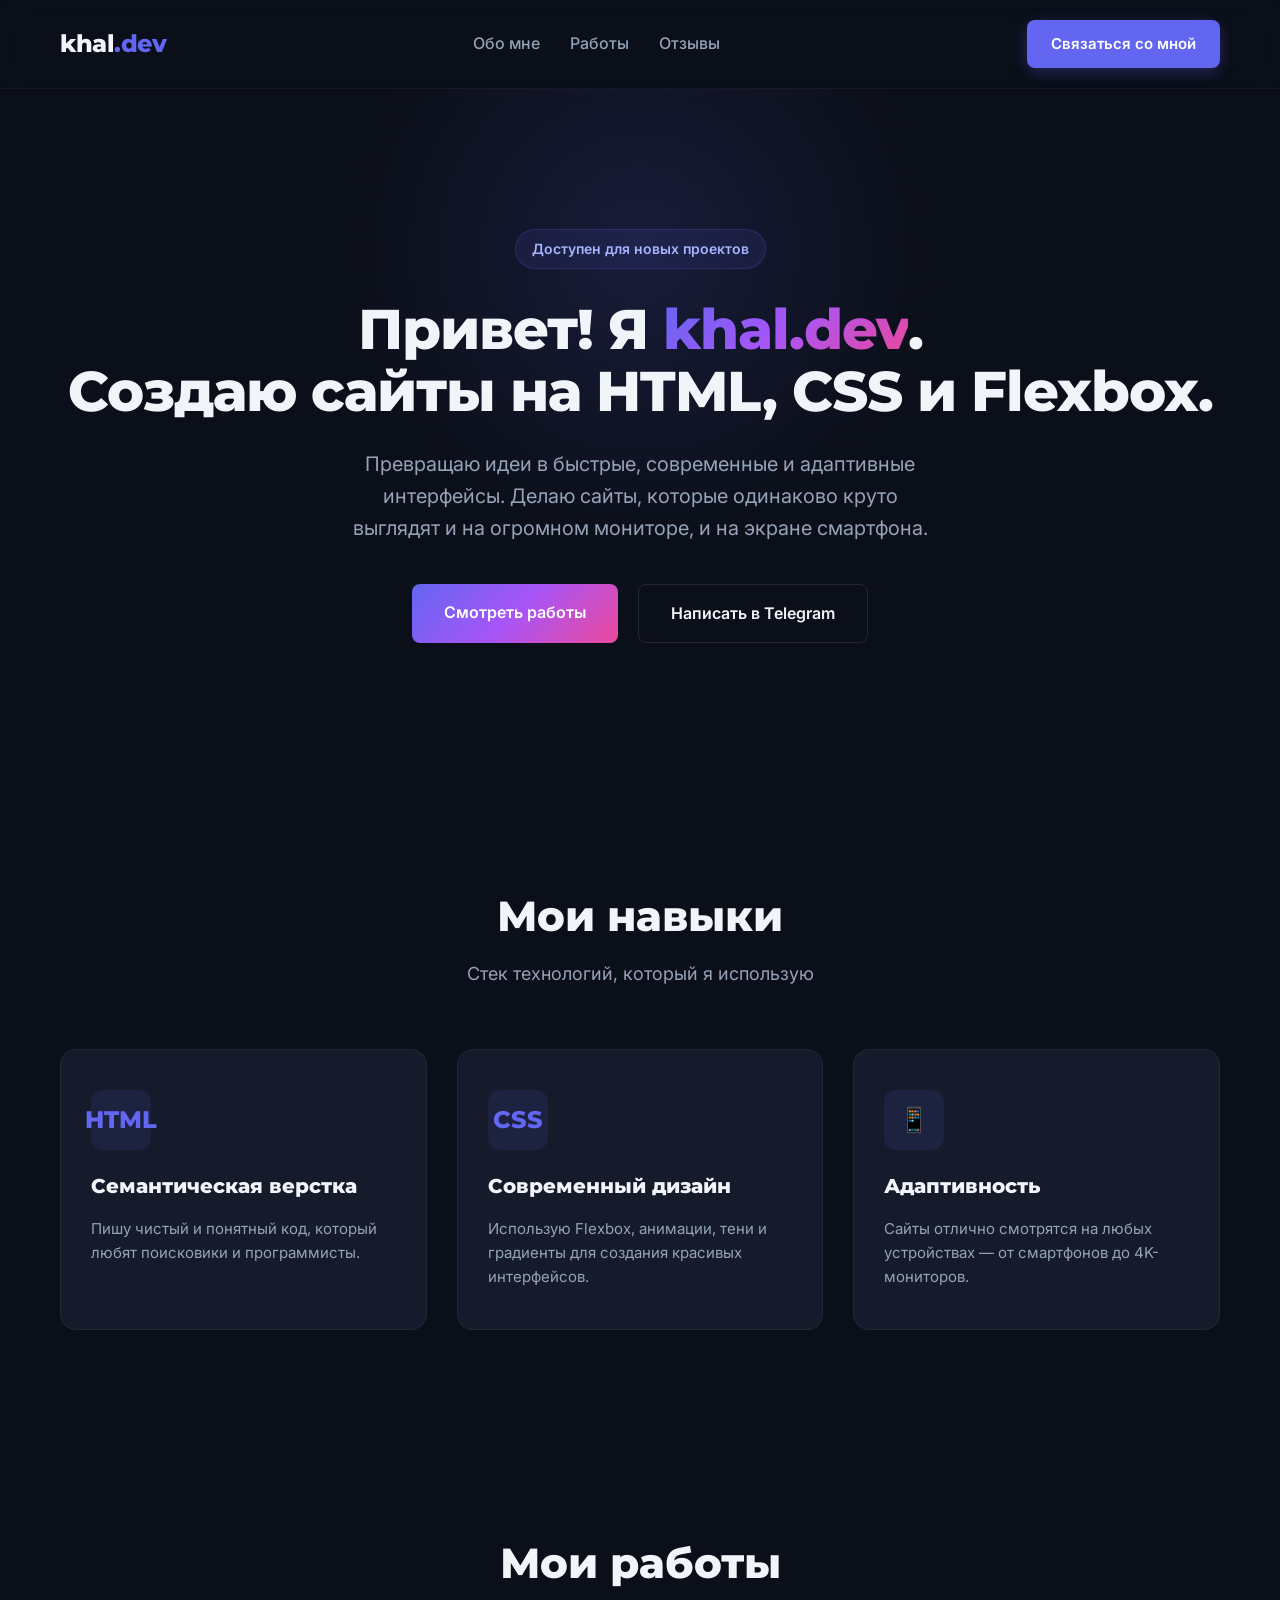
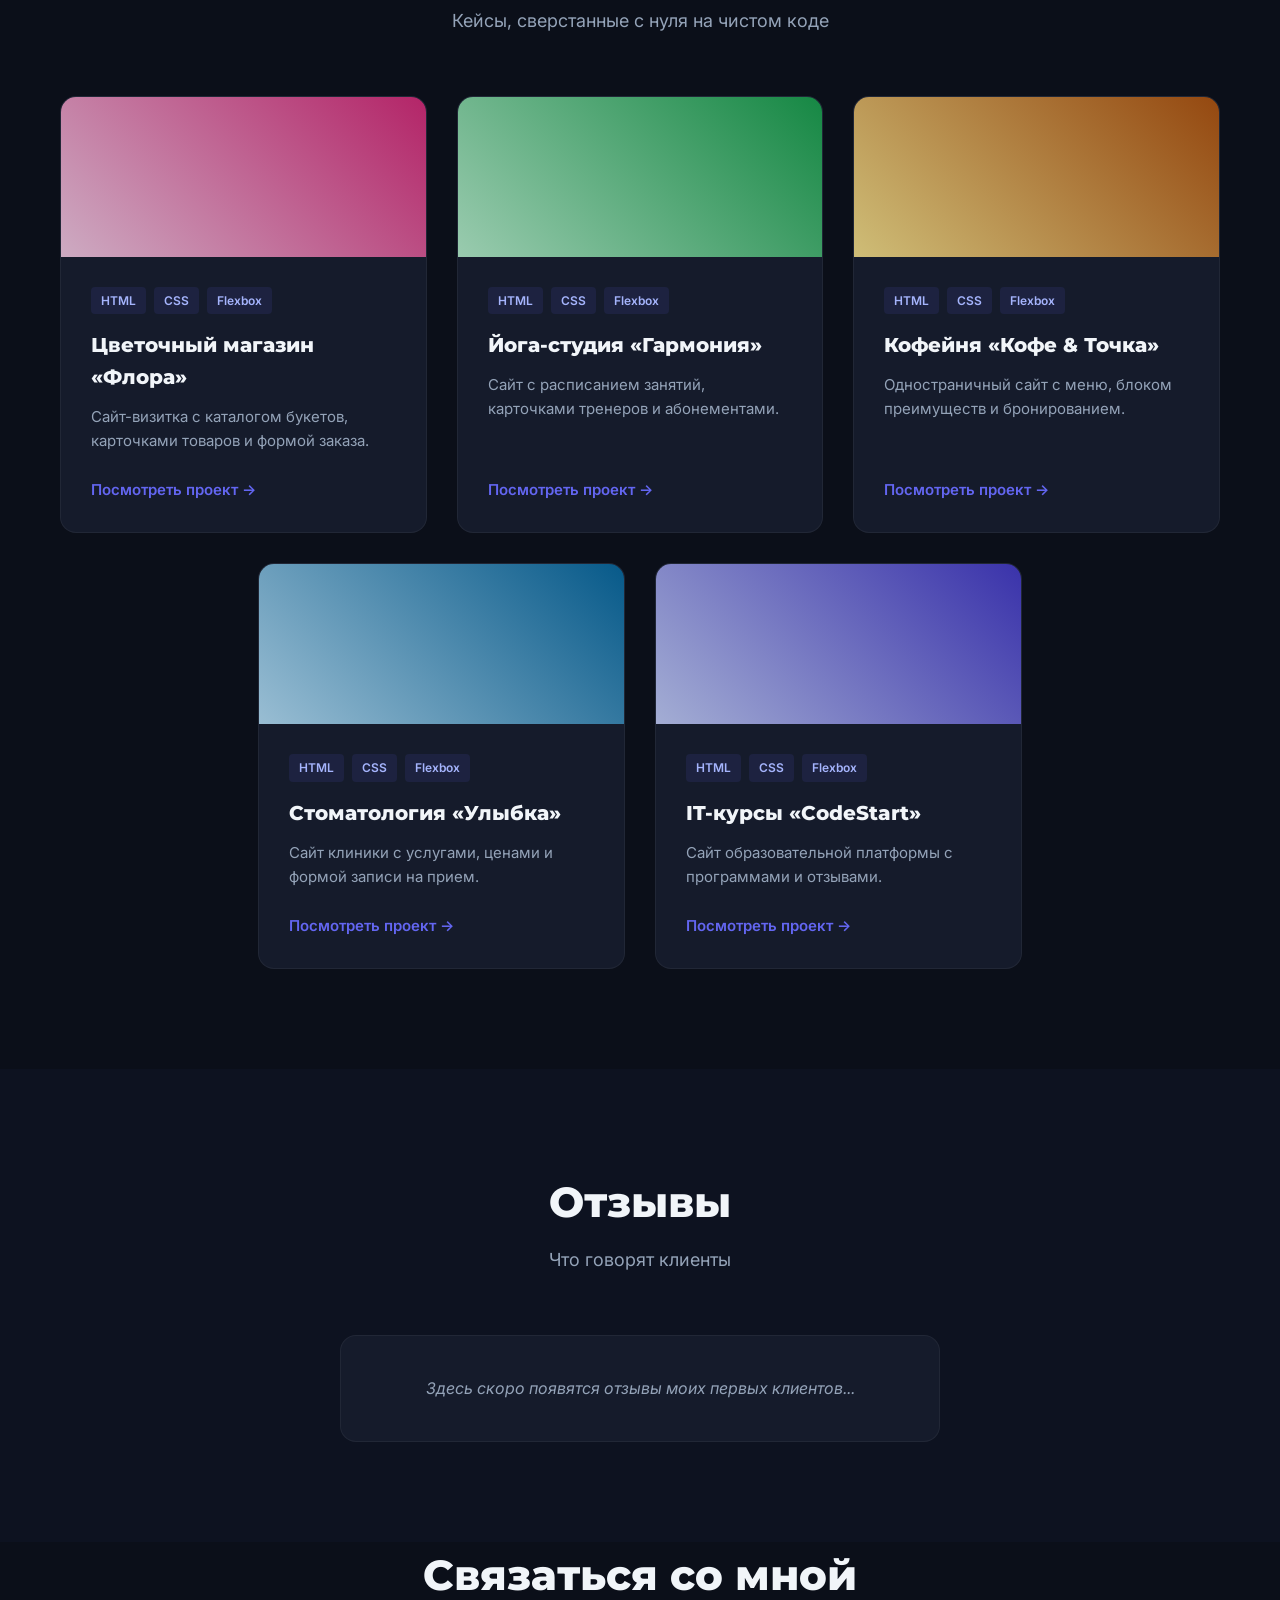
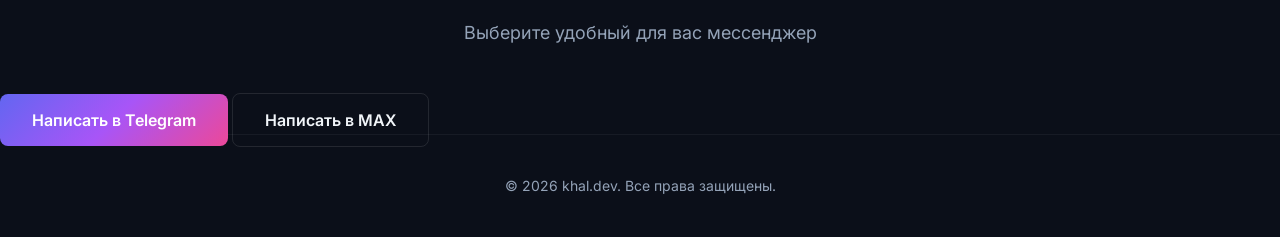
==== index.html @ 374f0f9d "Update and rename portfolio.html to index.html" ====
<!DOCTYPE html>
<html lang="ru">
<head>
    <meta charset="UTF-8">
    <meta name="viewport" content="width=device-width, initial-scale=1.0">
    <title>khal.dev | Web Developer</title>
    <link rel="preconnect" href="https://fonts.googleapis.com">
    <link rel="preconnect" href="https://fonts.gstatic.com" crossorigin>
    <link href="https://fonts.googleapis.com/css2?family=Montserrat:wght@400;600;800&family=Inter:wght@400;500&display=swap" rel="stylesheet">
    <link rel="stylesheet" href="style.css">
</head>
<body>

    <header class="site-header">
        <div class="header-container">
            <div class="logo">khal<span>.dev</span></div>
            <nav class="header-nav">
                <a href="#about">Обо мне</a>
                <a href="#works">Работы</a>
                <a href="#reviews">Отзывы</a>
            </nav>
            <a href="#my-contacts" class="btn-header">Связаться со мной</a>
        </div>
    </header>

    <main>
        <section class="hero-section">
            <div class="hero-glow"></div>
            <div class="hero-content">
                <div class="badge">Доступен для новых проектов</div>
                <h1>Привет! Я <span class="gradient-text">khal.dev</span>.<br>Создаю сайты на HTML, CSS и Flexbox.</h1>
                <p>Превращаю идеи в быстрые, современные и адаптивные интерфейсы. Делаю сайты, которые одинаково круто выглядят и на огромном мониторе, и на экране смартфона.</p>
                <div class="hero-actions">
                    <a href="#works" class="btn-primary">Смотреть работы</a>
                    <a href="https://t.me/твой_ник" class="btn-secondary" target="_blank">Написать в Telegram</a>
                </div>
            </div>
        </section>

        <section class="skills" id="about">
            <div class="section-header">
                <h2>Мои навыки</h2>
                <p>Стек технологий, который я использую</p>
            </div>
            <div class="skills-grid">
                <div class="skill-card">
                    <div class="skill-icon">HTML</div>
                    <h3>Семантическая верстка</h3>
                    <p>Пишу чистый и понятный код, который любят поисковики и программисты.</p>
                </div>
                <div class="skill-card">
                    <div class="skill-icon">CSS</div>
                    <h3>Современный дизайн</h3>
                    <p>Использую Flexbox, анимации, тени и градиенты для создания красивых интерфейсов.</p>
                </div>
                <div class="skill-card">
                    <div class="skill-icon">📱</div>
                    <h3>Адаптивность</h3>
                    <p>Сайты отлично смотрятся на любых устройствах — от смартфонов до 4K-мониторов.</p>
                </div>
            </div>
        </section>

        <section class="portfolio" id="works">
            <div class="section-header">
                <h2>Мои работы</h2>
                <p>Кейсы, сверстанные с нуля на чистом коде</p>
            </div>
            
            <div class="portfolio-grid">
                <div class="portfolio-card">
                    <div class="card-image-wrapper">
                        <div class="card-gradient bg-flora"></div>
                    </div>
                    <div class="card-content">
                        <div class="card-tags"><span>HTML</span><span>CSS</span><span>Flexbox</span></div>
                        <h3>Цветочный магазин «Флора»</h3>
                        <p>Сайт-визитка с каталогом букетов, карточками товаров и формой заказа.</p>
                        <a href="#" target="_blank" class="btn-view">Посмотреть проект →</a>
                    </div>
                </div>

                <div class="portfolio-card">
                    <div class="card-image-wrapper">
                        <div class="card-gradient bg-yoga"></div>
                    </div>
                    <div class="card-content">
                        <div class="card-tags"><span>HTML</span><span>CSS</span><span>Flexbox</span></div>
                        <h3>Йога-студия «Гармония»</h3>
                        <p>Сайт с расписанием занятий, карточками тренеров и абонементами.</p>
                        <a href="" target="_blank" class="btn-view">Посмотреть проект →</a>
                    </div>
                </div>

                <div class="portfolio-card">
                    <div class="card-image-wrapper">
                        <div class="card-gradient bg-coffee"></div>
                    </div>
                    <div class="card-content">
                        <div class="card-tags"><span>HTML</span><span>CSS</span><span>Flexbox</span></div>
                        <h3>Кофейня «Кофе & Точка»</h3>
                        <p>Одностраничный сайт с меню, блоком преимуществ и бронированием.</p>
                        <a href="#" target="_blank" class="btn-view">Посмотреть проект →</a>
                    </div>
                </div>

                <div class="portfolio-card">
                    <div class="card-image-wrapper">
                        <div class="card-gradient bg-dent"></div>
                    </div>
                    <div class="card-content">
                        <div class="card-tags"><span>HTML</span><span>CSS</span><span>Flexbox</span></div>
                        <h3>Стоматология «Улыбка»</h3>
                        <p>Сайт клиники с услугами, ценами и формой записи на прием.</p>
                        <a href="#" target="_blank" class="btn-view">Посмотреть проект →</a>
                    </div>
                </div>

                <div class="portfolio-card">
                    <div class="card-image-wrapper">
                        <div class="card-gradient bg-it"></div>
                    </div>
                    <div class="card-content">
                        <div class="card-tags"><span>HTML</span><span>CSS</span><span>Flexbox</span></div>
                        <h3>IT-курсы «CodeStart»</h3>
                        <p>Сайт образовательной платформы с программами и отзывами.</p>
                        <a href="#" target="_blank" class="btn-view">Посмотреть проект →</a>
                    </div>
                </div>
            </div>
        </section>

        <section class="reviews" id="reviews">
            <div class="section-header">
                <h2>Отзывы</h2>
                <p>Что говорят клиенты</p>
            </div>
            <div class="review-card">
                <p>Здесь скоро появятся отзывы моих первых клиентов...</p>
            </div>
        </section>

        <section class="contact-section" id="my-contacts">
            <div class="section-header">
                <h2>Связаться со мной</h2>
                <p>Выберите удобный для вас мессенджер</p>
            </div>
            <div class="contact-buttons">
                <a href="https://t.me/nesterFarelly" class="btn-primary contact-btn" target="_blank">Написать в Telegram</a>
                <a href="https://max.ru/u/f9LHodD0cOJeC29X3PhW9Z70_K93D2xXwatgF7Zvk80eNcvxmUSExS23MFo" class="btn-secondary contact-btn" target="_blank">Написать в MAX</a>
            </div>
        </section>

    </main>

    <footer class="footer">
        <p>© 2026 khal.dev. Все права защищены.</p>
    </footer>

</body>
</html>
---- style.css ----
* {
    margin: 0;
    padding: 0;
    box-sizing: border-box;
}

:root {
    --bg-color: #0b0f19;
    --card-bg: #151b2b;
    --text-main: #f1f5f9;
    --text-muted: #94a3b8;
    --accent: #6366f1;
    --accent-hover: #4f46e5;
    --gradient: linear-gradient(135deg, #6366f1, #a855f7, #ec4899);
}

body {
    background-color: var(--bg-color);
    color: var(--text-main);
    font-family: 'Inter', sans-serif;
    line-height: 1.6;
    overflow-x: hidden;
}

h1, h2, h3, .logo {
    font-family: 'Montserrat', sans-serif;
    font-weight: 800;
}

.site-header {
    background-color: rgba(11, 15, 25, 0.8);
    backdrop-filter: blur(12px);
    position: sticky;
    top: 0;
    z-index: 100;
    border-bottom: 1px solid rgba(255, 255, 255, 0.05);
}

.header-container {
    display: flex;
    justify-content: space-between;
    align-items: center;
    max-width: 1200px;
    margin: 0 auto;
    padding: 20px;
}

.logo {
    font-size: 24px;
    letter-spacing: -0.5px;
}
.logo span {
    color: var(--accent);
}

.header-nav {
    display: flex;
    gap: 30px;
}
.header-nav a {
    color: var(--text-muted);
    text-decoration: none;
    font-weight: 500;
    transition: color 0.3s;
}
.header-nav a:hover {
    color: var(--text-main);
}

.btn-header {
    background-color: var(--accent);
    color: #fff;
    text-decoration: none;
    padding: 12px 24px;
    border-radius: 8px;
    font-weight: 600;
    font-size: 15px;
    transition: all 0.3s ease;
    box-shadow: 0 4px 15px rgba(99, 102, 241, 0.3);
}
.btn-header:hover {
    background-color: var(--accent-hover);
    transform: translateY(-2px);
    box-shadow: 0 6px 20px rgba(99, 102, 241, 0.5);
}

.hero-section {
    position: relative;
    padding: 140px 20px;
    text-align: center;
    overflow: hidden;
}

.hero-glow {
    position: absolute;
    top: -20%;
    left: 50%;
    transform: translateX(-50%);
    width: 600px;
    height: 600px;
    background: radial-gradient(circle, rgba(99,102,241,0.15) 0%, rgba(11,15,25,0) 70%);
    z-index: -1;
}

.badge {
    display: inline-block;
    background: rgba(99, 102, 241, 0.1);
    color: #a5b4fc;
    padding: 8px 16px;
    border-radius: 50px;
    font-size: 14px;
    font-weight: 600;
    margin-bottom: 30px;
    border: 1px solid rgba(99, 102, 241, 0.2);
}

.hero-content h1 {
    font-size: 56px;
    line-height: 1.1;
    margin-bottom: 25px;
    letter-spacing: -1px;
}

.gradient-text {
    background: var(--gradient);
    -webkit-background-clip: text;
    -webkit-text-fill-color: transparent;
}

.hero-content p {
    font-size: 20px;
    color: var(--text-muted);
    max-width: 600px;
    margin: 0 auto 40px;
}

.hero-actions {
    display: flex;
    justify-content: center;
    gap: 20px;
}

.btn-primary {
    background: var(--gradient);
    color: #fff;
    text-decoration: none;
    padding: 16px 32px;
    border-radius: 8px;
    font-weight: 600;
    font-size: 16px;
    transition: opacity 0.3s;
}
.btn-primary:hover {
    opacity: 0.9;
}

.btn-secondary {
    background: transparent;
    color: var(--text-main);
    text-decoration: none;
    padding: 16px 32px;
    border-radius: 8px;
    font-weight: 600;
    border: 1px solid rgba(255,255,255,0.1);
    transition: background 0.3s;
}
.btn-secondary:hover {
    background: rgba(255,255,255,0.05);
}

/* НОВЫЙ БЛОК НАВЫКОВ */
.skills {
    padding: 100px 20px;
    max-width: 1200px;
    margin: 0 auto;
}
.skills-grid {
    display: flex;
    gap: 30px;
    justify-content: center;
    margin-top: 50px;
}
.skill-card {
    background: var(--card-bg);
    padding: 40px 30px;
    border-radius: 16px;
    width: calc(33.333% - 20px);
    border: 1px solid rgba(255,255,255,0.05);
    transition: transform 0.3s, border-color 0.3s;
}
.skill-card:hover {
    transform: translateY(-5px);
    border-color: var(--accent);
}
.skill-icon {
    font-family: 'Montserrat', sans-serif;
    font-size: 24px;
    font-weight: 800;
    color: var(--accent);
    margin-bottom: 20px;
    background: rgba(99, 102, 241, 0.1);
    width: 60px;
    height: 60px;
    display: flex;
    align-items: center;
    justify-content: center;
    border-radius: 12px;
}
.skill-card h3 {
    font-size: 20px;
    margin-bottom: 15px;
}
.skill-card p {
    color: var(--text-muted);
    font-size: 15px;
}

.portfolio {
    padding: 100px 20px;
    max-width: 1200px;
    margin: 0 auto;
}

.section-header {
    text-align: center;
    margin-bottom: 60px;
}
.section-header h2 {
    font-size: 42px;
    margin-bottom: 10px;
}
.section-header p {
    color: var(--text-muted);
    font-size: 18px;
}

.portfolio-grid {
    display: flex;
    flex-wrap: wrap;
    gap: 30px;
    justify-content: center;
}

.portfolio-card {
    background: var(--card-bg);
    border-radius: 16px;
    width: calc(33.333% - 20px);
    border: 1px solid rgba(255,255,255,0.05);
    transition: transform 0.4s ease, border-color 0.4s, box-shadow 0.4s;
    overflow: hidden;
    display: flex;
    flex-direction: column;
}

.portfolio-card:hover {
    transform: translateY(-10px);
    border-color: rgba(99, 102, 241, 0.4);
    box-shadow: 0 20px 40px rgba(0,0,0,0.4);
}

.card-image-wrapper {
    height: 160px;
    width: 100%;
    position: relative;
    overflow: hidden;
}
.card-gradient {
    width: 100%;
    height: 100%;
    opacity: 0.8;
    transition: transform 0.5s;
}
.portfolio-card:hover .card-gradient {
    transform: scale(1.1);
}
.bg-flora { background: linear-gradient(45deg, #fbcfe8, #db2777); }
.bg-yoga { background: linear-gradient(45deg, #bbf7d0, #16a34a); }
.bg-coffee { background: linear-gradient(45deg, #fde68a, #b45309); }
.bg-dent { background: linear-gradient(45deg, #bae6fd, #0369a1); }
.bg-it { background: linear-gradient(45deg, #c7d2fe, #4338ca); }

.card-content {
    padding: 30px;
    display: flex;
    flex-direction: column;
    flex-grow: 1;
}

.card-tags {
    display: flex;
    gap: 8px;
    margin-bottom: 15px;
}
.card-tags span {
    font-size: 12px;
    color: #a5b4fc;
    background: rgba(99, 102, 241, 0.1);
    padding: 4px 10px;
    border-radius: 4px;
    font-weight: 600;
}

.portfolio-card h3 {
    font-size: 20px;
    margin-bottom: 12px;
}
.portfolio-card p {
    color: var(--text-muted);
    font-size: 15px;
    margin-bottom: 25px;
    flex-grow: 1;
}

.btn-view {
    color: var(--accent);
    text-decoration: none;
    font-weight: 600;
    font-size: 15px;
    transition: color 0.3s;
    display: inline-block;
}
.btn-view:hover {
    color: #fff;
}

.reviews {
    padding: 100px 20px;
    background: #0d1220;
}
.review-card {
    max-width: 600px;
    margin: 0 auto;
    background: var(--card-bg);
    padding: 40px;
    border-radius: 16px;
    text-align: center;
    color: var(--text-muted);
    border: 1px solid rgba(255,255,255,0.05);
    font-style: italic;
}

.footer {
    text-align: center;
    padding: 40px;
    color: var(--text-muted);
    font-size: 14px;
    border-top: 1px solid rgba(255,255,255,0.05);
}

@media (max-width: 1024px) {
    .portfolio-card, .skill-card { width: calc(50% - 15px); }
    .hero-content h1 { font-size: 46px; }
}

@media (max-width: 768px) {
    .header-nav { display: none; }
    .hero-content h1 { font-size: 36px; }
    .hero-actions { flex-direction: column; }
    .portfolio-card, .skill-card { width: 100%; }
    .header-container { flex-direction: row; justify-content: space-between; }
}
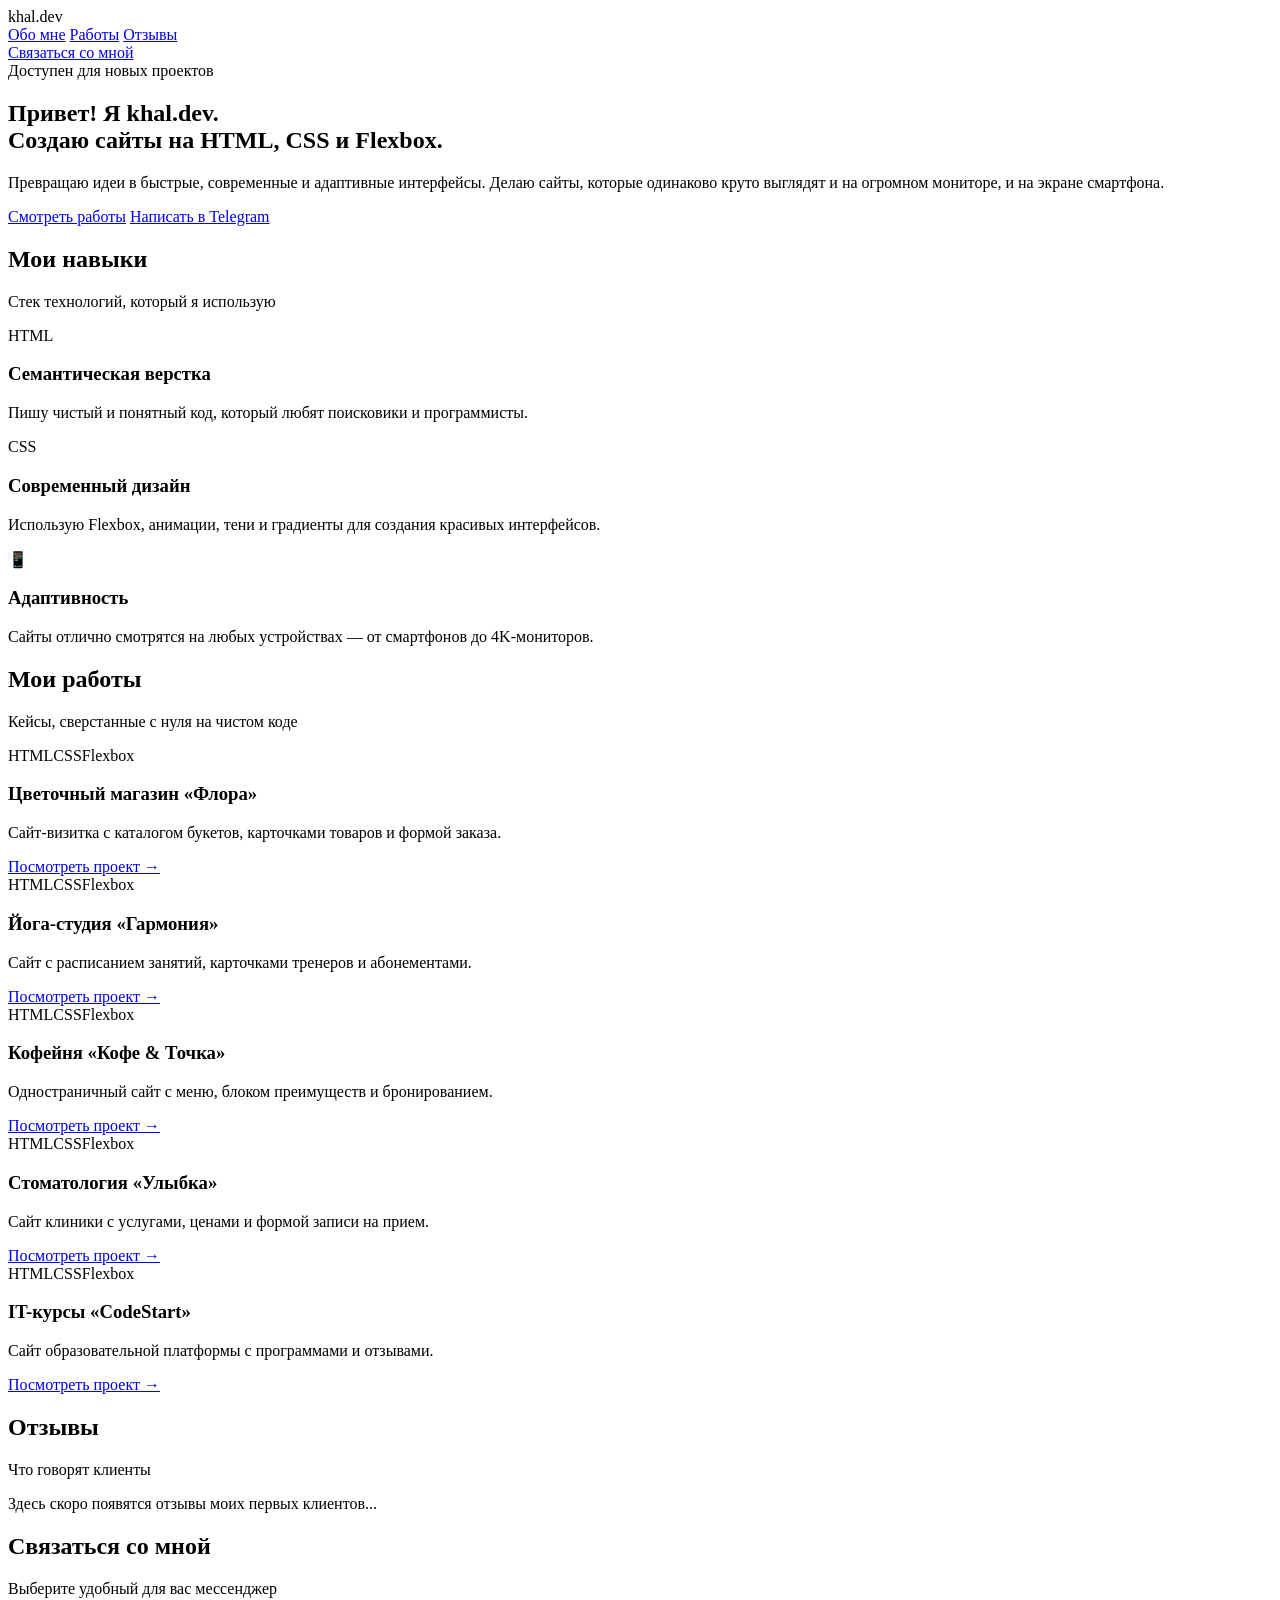
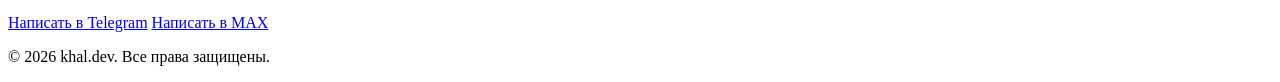
==== commit da2f90e3: "Update index.html" ====
--- a/index.html
+++ b/index.html
@@ -7,7 +7,7 @@
     <link rel="preconnect" href="https://fonts.googleapis.com">
     <link rel="preconnect" href="https://fonts.gstatic.com" crossorigin>
     <link href="https://fonts.googleapis.com/css2?family=Montserrat:wght@400;600;800&family=Inter:wght@400;500&display=swap" rel="stylesheet">
-    <link rel="stylesheet" href="style.css">
+    <link rel="stylesheet" href="csspr/portfolio.css">
 </head>
 <body>
 
@@ -32,7 +32,7 @@
                 <p>Превращаю идеи в быстрые, современные и адаптивные интерфейсы. Делаю сайты, которые одинаково круто выглядят и на огромном мониторе, и на экране смартфона.</p>
                 <div class="hero-actions">
                     <a href="#works" class="btn-primary">Смотреть работы</a>
-                    <a href="https://t.me/твой_ник" class="btn-secondary" target="_blank">Написать в Telegram</a>
+                    <a href="https://t.me/nesterFarelly" class="btn-secondary" target="_blank">Написать в Telegram</a>
                 </div>
             </div>
         </section>
@@ -76,7 +76,7 @@
                         <div class="card-tags"><span>HTML</span><span>CSS</span><span>Flexbox</span></div>
                         <h3>Цветочный магазин «Флора»</h3>
                         <p>Сайт-визитка с каталогом букетов, карточками товаров и формой заказа.</p>
-                        <a href="#" target="_blank" class="btn-view">Посмотреть проект →</a>
+                        <a href="https://insafhalilov0-lab.github.io/flora-shop/" target="_blank" class="btn-view">Посмотреть проект →</a>
                     </div>
                 </div>
 
@@ -88,7 +88,7 @@
                         <div class="card-tags"><span>HTML</span><span>CSS</span><span>Flexbox</span></div>
                         <h3>Йога-студия «Гармония»</h3>
                         <p>Сайт с расписанием занятий, карточками тренеров и абонементами.</p>
-                        <a href="" target="_blank" class="btn-view">Посмотреть проект →</a>
+                        <a href="https://insafhalilov0-lab.github.io/yoga-studio/" target="_blank" class="btn-view">Посмотреть проект →</a>
                     </div>
                 </div>
 
@@ -100,7 +100,7 @@
                         <div class="card-tags"><span>HTML</span><span>CSS</span><span>Flexbox</span></div>
                         <h3>Кофейня «Кофе & Точка»</h3>
                         <p>Одностраничный сайт с меню, блоком преимуществ и бронированием.</p>
-                        <a href="#" target="_blank" class="btn-view">Посмотреть проект →</a>
+                        <a href="https://insafhalilov0-lab.github.io/coffee-shop/" target="_blank" class="btn-view">Посмотреть проект →</a>
                     </div>
                 </div>
 
@@ -112,7 +112,7 @@
                         <div class="card-tags"><span>HTML</span><span>CSS</span><span>Flexbox</span></div>
                         <h3>Стоматология «Улыбка»</h3>
                         <p>Сайт клиники с услугами, ценами и формой записи на прием.</p>
-                        <a href="#" target="_blank" class="btn-view">Посмотреть проект →</a>
+                        <a href="https://insafhalilov0-lab.github.io/dentistry/" target="_blank" class="btn-view">Посмотреть проект →</a>
                     </div>
                 </div>
 
@@ -124,7 +124,7 @@
                         <div class="card-tags"><span>HTML</span><span>CSS</span><span>Flexbox</span></div>
                         <h3>IT-курсы «CodeStart»</h3>
                         <p>Сайт образовательной платформы с программами и отзывами.</p>
-                        <a href="#" target="_blank" class="btn-view">Посмотреть проект →</a>
+                        <a href="https://insafhalilov0-lab.github.io/it-courses/" target="_blank" class="btn-view">Посмотреть проект →</a>
                     </div>
                 </div>
             </div>
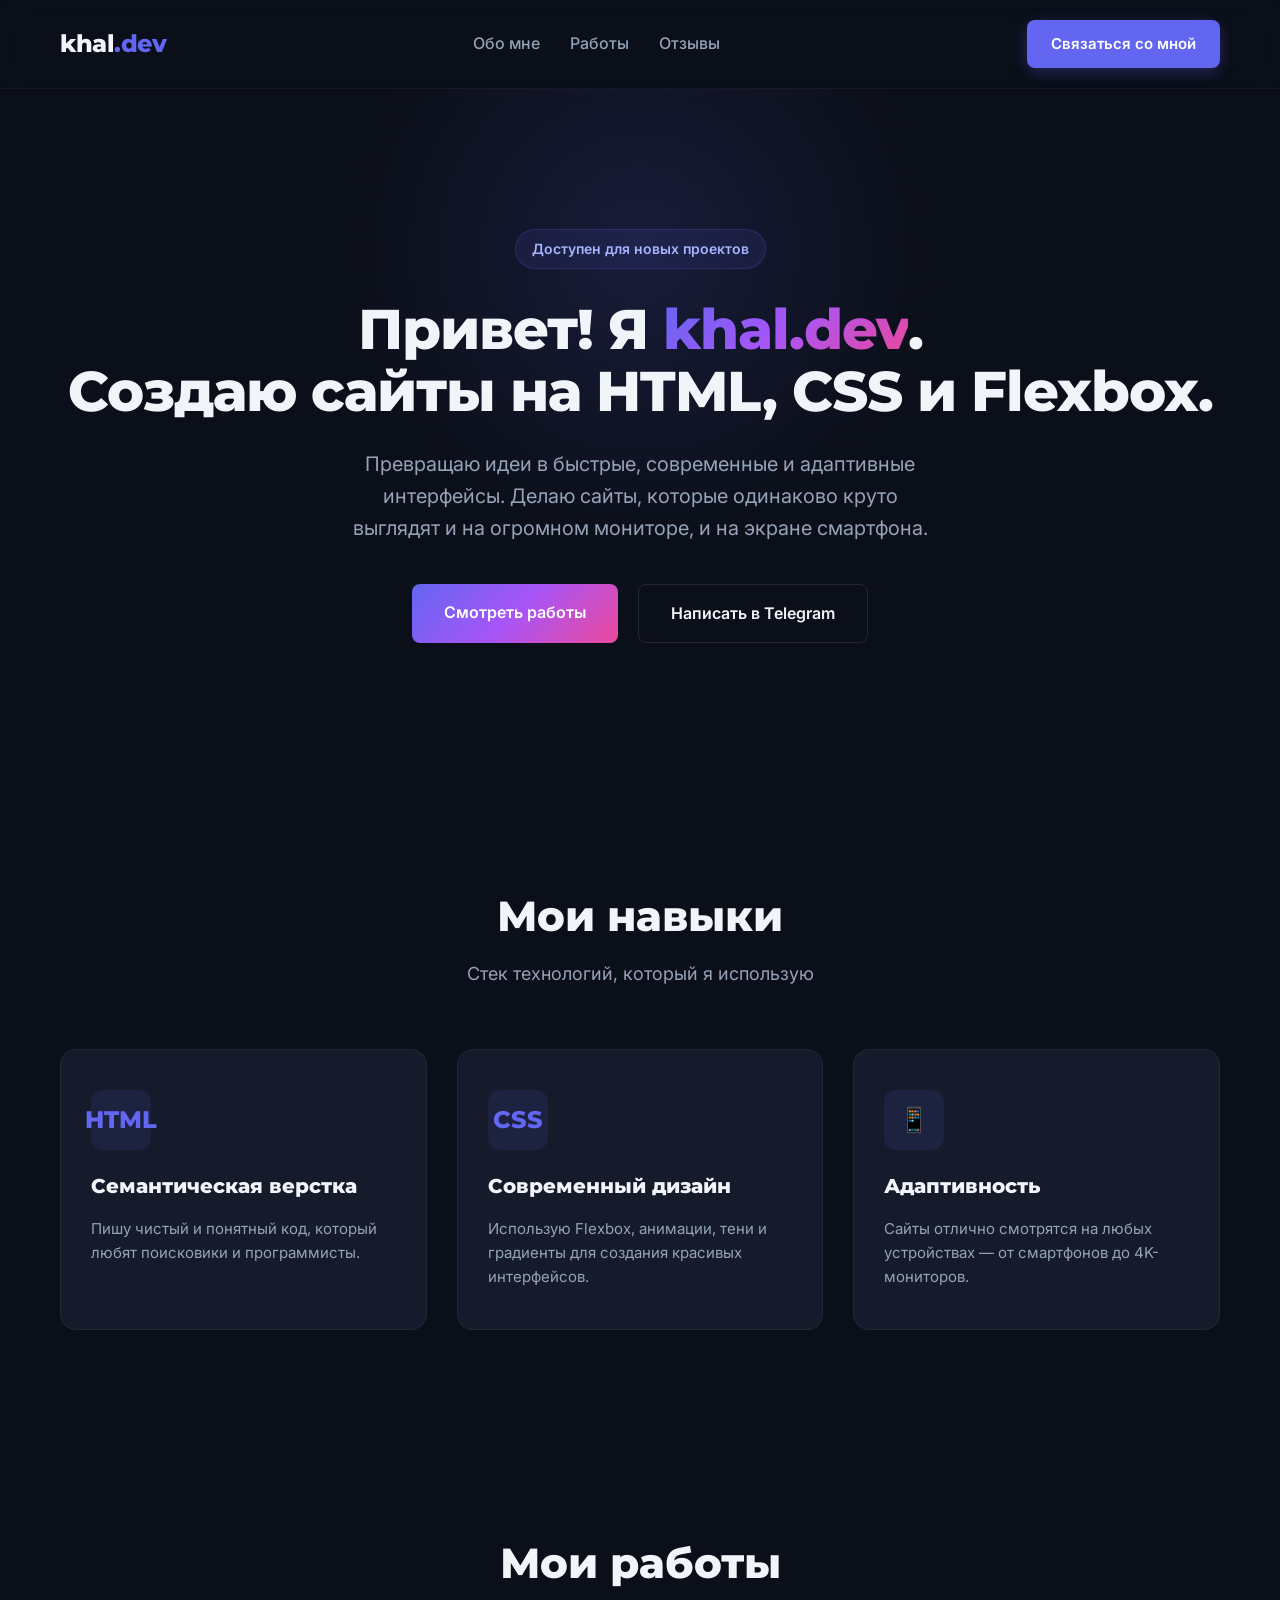
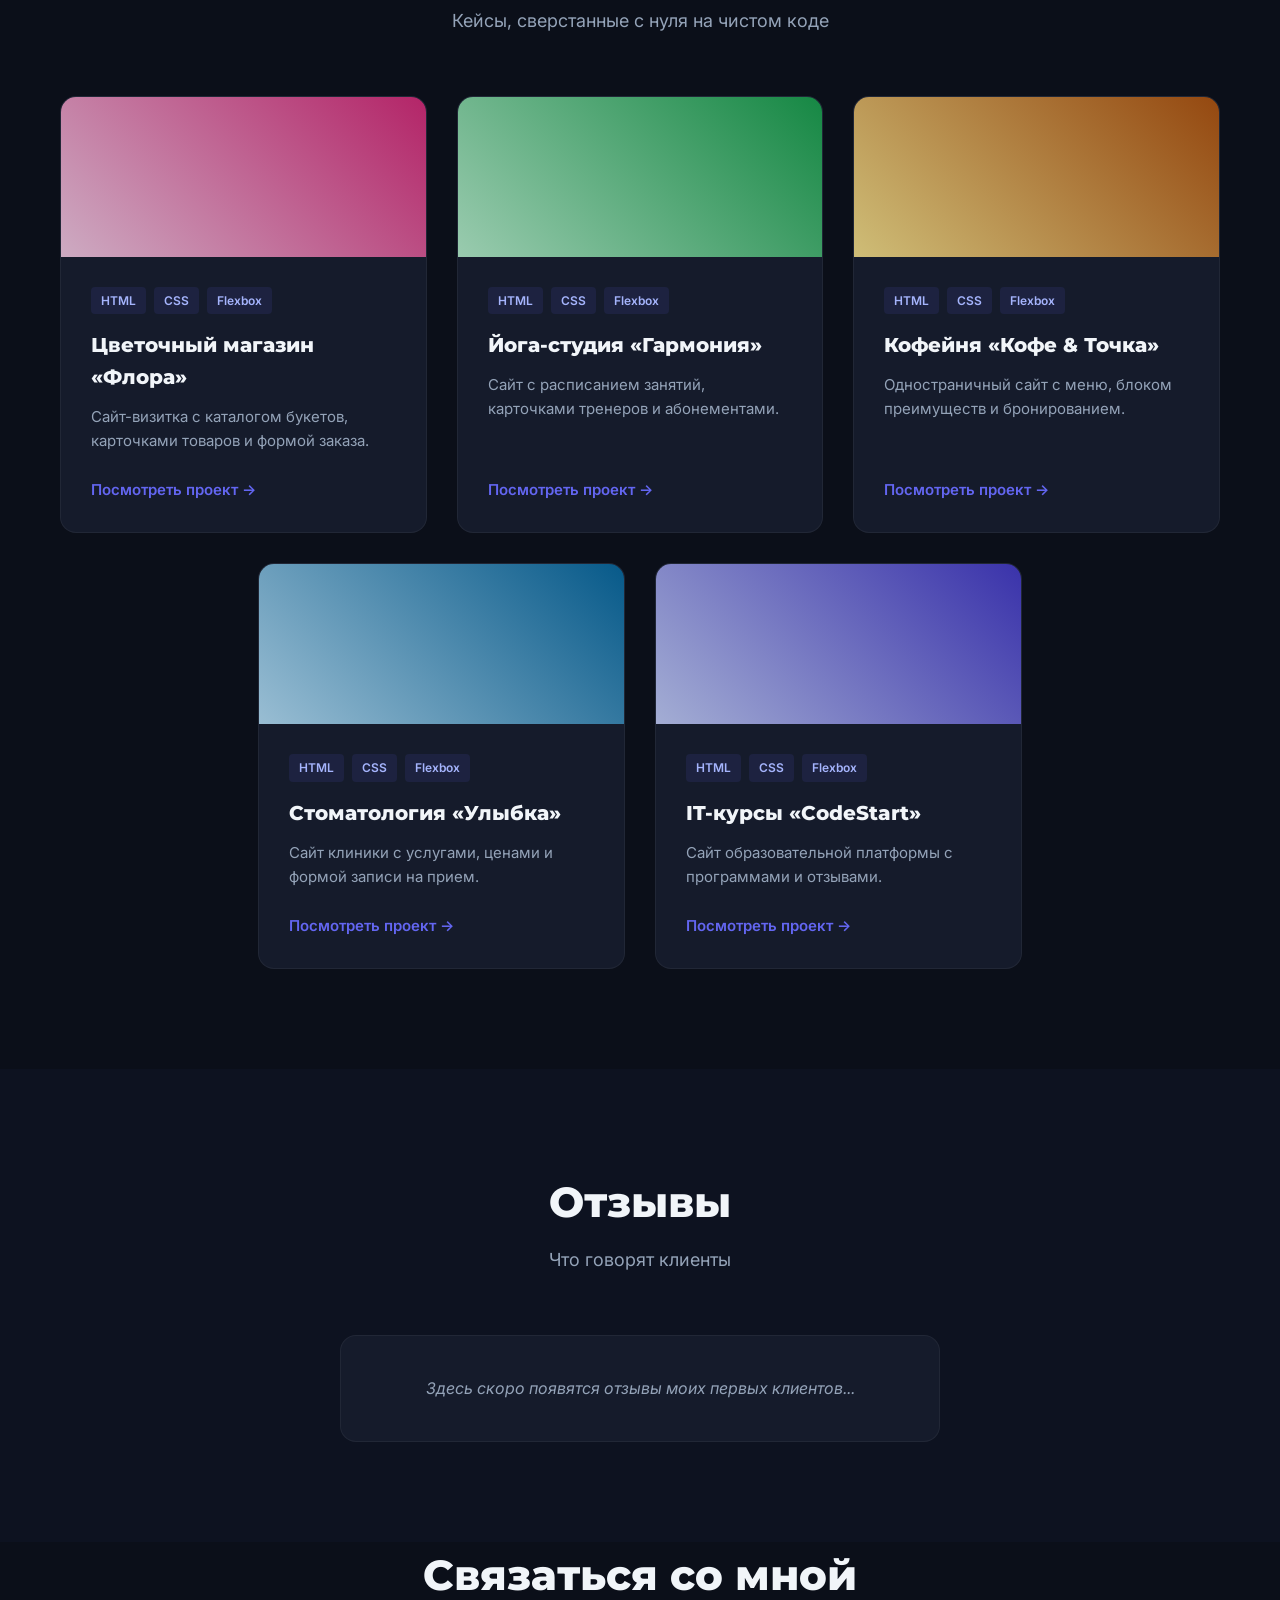
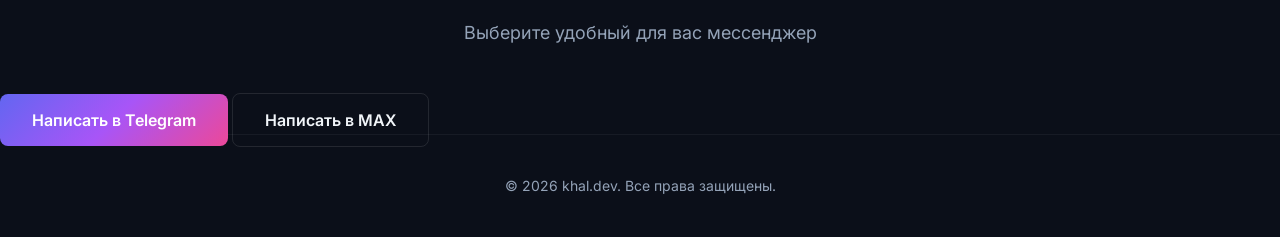
==== commit 3ca60600: "Update index.html" ====
--- a/index.html
+++ b/index.html
@@ -7,7 +7,7 @@
     <link rel="preconnect" href="https://fonts.googleapis.com">
     <link rel="preconnect" href="https://fonts.gstatic.com" crossorigin>
     <link href="https://fonts.googleapis.com/css2?family=Montserrat:wght@400;600;800&family=Inter:wght@400;500&display=swap" rel="stylesheet">
-    <link rel="stylesheet" href="csspr/portfolio.css">
+    <link rel="stylesheet" href="style.css">
 </head>
 <body>
 
--- a/style.css
+++ b/style.css
@@ -0,0 +1,361 @@
+* {
+    margin: 0;
+    padding: 0;
+    box-sizing: border-box;
+}
+
+:root {
+    --bg-color: #0b0f19;
+    --card-bg: #151b2b;
+    --text-main: #f1f5f9;
+    --text-muted: #94a3b8;
+    --accent: #6366f1;
+    --accent-hover: #4f46e5;
+    --gradient: linear-gradient(135deg, #6366f1, #a855f7, #ec4899);
+}
+
+body {
+    background-color: var(--bg-color);
+    color: var(--text-main);
+    font-family: 'Inter', sans-serif;
+    line-height: 1.6;
+    overflow-x: hidden;
+}
+
+h1, h2, h3, .logo {
+    font-family: 'Montserrat', sans-serif;
+    font-weight: 800;
+}
+
+.site-header {
+    background-color: rgba(11, 15, 25, 0.8);
+    backdrop-filter: blur(12px);
+    position: sticky;
+    top: 0;
+    z-index: 100;
+    border-bottom: 1px solid rgba(255, 255, 255, 0.05);
+}
+
+.header-container {
+    display: flex;
+    justify-content: space-between;
+    align-items: center;
+    max-width: 1200px;
+    margin: 0 auto;
+    padding: 20px;
+}
+
+.logo {
+    font-size: 24px;
+    letter-spacing: -0.5px;
+}
+.logo span {
+    color: var(--accent);
+}
+
+.header-nav {
+    display: flex;
+    gap: 30px;
+}
+.header-nav a {
+    color: var(--text-muted);
+    text-decoration: none;
+    font-weight: 500;
+    transition: color 0.3s;
+}
+.header-nav a:hover {
+    color: var(--text-main);
+}
+
+.btn-header {
+    background-color: var(--accent);
+    color: #fff;
+    text-decoration: none;
+    padding: 12px 24px;
+    border-radius: 8px;
+    font-weight: 600;
+    font-size: 15px;
+    transition: all 0.3s ease;
+    box-shadow: 0 4px 15px rgba(99, 102, 241, 0.3);
+}
+.btn-header:hover {
+    background-color: var(--accent-hover);
+    transform: translateY(-2px);
+    box-shadow: 0 6px 20px rgba(99, 102, 241, 0.5);
+}
+
+.hero-section {
+    position: relative;
+    padding: 140px 20px;
+    text-align: center;
+    overflow: hidden;
+}
+
+.hero-glow {
+    position: absolute;
+    top: -20%;
+    left: 50%;
+    transform: translateX(-50%);
+    width: 600px;
+    height: 600px;
+    background: radial-gradient(circle, rgba(99,102,241,0.15) 0%, rgba(11,15,25,0) 70%);
+    z-index: -1;
+}
+
+.badge {
+    display: inline-block;
+    background: rgba(99, 102, 241, 0.1);
+    color: #a5b4fc;
+    padding: 8px 16px;
+    border-radius: 50px;
+    font-size: 14px;
+    font-weight: 600;
+    margin-bottom: 30px;
+    border: 1px solid rgba(99, 102, 241, 0.2);
+}
+
+.hero-content h1 {
+    font-size: 56px;
+    line-height: 1.1;
+    margin-bottom: 25px;
+    letter-spacing: -1px;
+}
+
+.gradient-text {
+    background: var(--gradient);
+    -webkit-background-clip: text;
+    -webkit-text-fill-color: transparent;
+}
+
+.hero-content p {
+    font-size: 20px;
+    color: var(--text-muted);
+    max-width: 600px;
+    margin: 0 auto 40px;
+}
+
+.hero-actions {
+    display: flex;
+    justify-content: center;
+    gap: 20px;
+}
+
+.btn-primary {
+    background: var(--gradient);
+    color: #fff;
+    text-decoration: none;
+    padding: 16px 32px;
+    border-radius: 8px;
+    font-weight: 600;
+    font-size: 16px;
+    transition: opacity 0.3s;
+}
+.btn-primary:hover {
+    opacity: 0.9;
+}
+
+.btn-secondary {
+    background: transparent;
+    color: var(--text-main);
+    text-decoration: none;
+    padding: 16px 32px;
+    border-radius: 8px;
+    font-weight: 600;
+    border: 1px solid rgba(255,255,255,0.1);
+    transition: background 0.3s;
+}
+.btn-secondary:hover {
+    background: rgba(255,255,255,0.05);
+}
+
+/* НОВЫЙ БЛОК НАВЫКОВ */
+.skills {
+    padding: 100px 20px;
+    max-width: 1200px;
+    margin: 0 auto;
+}
+.skills-grid {
+    display: flex;
+    gap: 30px;
+    justify-content: center;
+    margin-top: 50px;
+}
+.skill-card {
+    background: var(--card-bg);
+    padding: 40px 30px;
+    border-radius: 16px;
+    width: calc(33.333% - 20px);
+    border: 1px solid rgba(255,255,255,0.05);
+    transition: transform 0.3s, border-color 0.3s;
+}
+.skill-card:hover {
+    transform: translateY(-5px);
+    border-color: var(--accent);
+}
+.skill-icon {
+    font-family: 'Montserrat', sans-serif;
+    font-size: 24px;
+    font-weight: 800;
+    color: var(--accent);
+    margin-bottom: 20px;
+    background: rgba(99, 102, 241, 0.1);
+    width: 60px;
+    height: 60px;
+    display: flex;
+    align-items: center;
+    justify-content: center;
+    border-radius: 12px;
+}
+.skill-card h3 {
+    font-size: 20px;
+    margin-bottom: 15px;
+}
+.skill-card p {
+    color: var(--text-muted);
+    font-size: 15px;
+}
+
+.portfolio {
+    padding: 100px 20px;
+    max-width: 1200px;
+    margin: 0 auto;
+}
+
+.section-header {
+    text-align: center;
+    margin-bottom: 60px;
+}
+.section-header h2 {
+    font-size: 42px;
+    margin-bottom: 10px;
+}
+.section-header p {
+    color: var(--text-muted);
+    font-size: 18px;
+}
+
+.portfolio-grid {
+    display: flex;
+    flex-wrap: wrap;
+    gap: 30px;
+    justify-content: center;
+}
+
+.portfolio-card {
+    background: var(--card-bg);
+    border-radius: 16px;
+    width: calc(33.333% - 20px);
+    border: 1px solid rgba(255,255,255,0.05);
+    transition: transform 0.4s ease, border-color 0.4s, box-shadow 0.4s;
+    overflow: hidden;
+    display: flex;
+    flex-direction: column;
+}
+
+.portfolio-card:hover {
+    transform: translateY(-10px);
+    border-color: rgba(99, 102, 241, 0.4);
+    box-shadow: 0 20px 40px rgba(0,0,0,0.4);
+}
+
+.card-image-wrapper {
+    height: 160px;
+    width: 100%;
+    position: relative;
+    overflow: hidden;
+}
+.card-gradient {
+    width: 100%;
+    height: 100%;
+    opacity: 0.8;
+    transition: transform 0.5s;
+}
+.portfolio-card:hover .card-gradient {
+    transform: scale(1.1);
+}
+.bg-flora { background: linear-gradient(45deg, #fbcfe8, #db2777); }
+.bg-yoga { background: linear-gradient(45deg, #bbf7d0, #16a34a); }
+.bg-coffee { background: linear-gradient(45deg, #fde68a, #b45309); }
+.bg-dent { background: linear-gradient(45deg, #bae6fd, #0369a1); }
+.bg-it { background: linear-gradient(45deg, #c7d2fe, #4338ca); }
+
+.card-content {
+    padding: 30px;
+    display: flex;
+    flex-direction: column;
+    flex-grow: 1;
+}
+
+.card-tags {
+    display: flex;
+    gap: 8px;
+    margin-bottom: 15px;
+}
+.card-tags span {
+    font-size: 12px;
+    color: #a5b4fc;
+    background: rgba(99, 102, 241, 0.1);
+    padding: 4px 10px;
+    border-radius: 4px;
+    font-weight: 600;
+}
+
+.portfolio-card h3 {
+    font-size: 20px;
+    margin-bottom: 12px;
+}
+.portfolio-card p {
+    color: var(--text-muted);
+    font-size: 15px;
+    margin-bottom: 25px;
+    flex-grow: 1;
+}
+
+.btn-view {
+    color: var(--accent);
+    text-decoration: none;
+    font-weight: 600;
+    font-size: 15px;
+    transition: color 0.3s;
+    display: inline-block;
+}
+.btn-view:hover {
+    color: #fff;
+}
+
+.reviews {
+    padding: 100px 20px;
+    background: #0d1220;
+}
+.review-card {
+    max-width: 600px;
+    margin: 0 auto;
+    background: var(--card-bg);
+    padding: 40px;
+    border-radius: 16px;
+    text-align: center;
+    color: var(--text-muted);
+    border: 1px solid rgba(255,255,255,0.05);
+    font-style: italic;
+}
+
+.footer {
+    text-align: center;
+    padding: 40px;
+    color: var(--text-muted);
+    font-size: 14px;
+    border-top: 1px solid rgba(255,255,255,0.05);
+}
+
+@media (max-width: 1024px) {
+    .portfolio-card, .skill-card { width: calc(50% - 15px); }
+    .hero-content h1 { font-size: 46px; }
+}
+
+@media (max-width: 768px) {
+    .header-nav { display: none; }
+    .hero-content h1 { font-size: 36px; }
+    .hero-actions { flex-direction: column; }
+    .portfolio-card, .skill-card { width: 100%; }
+    .header-container { flex-direction: row; justify-content: space-between; }
+}
